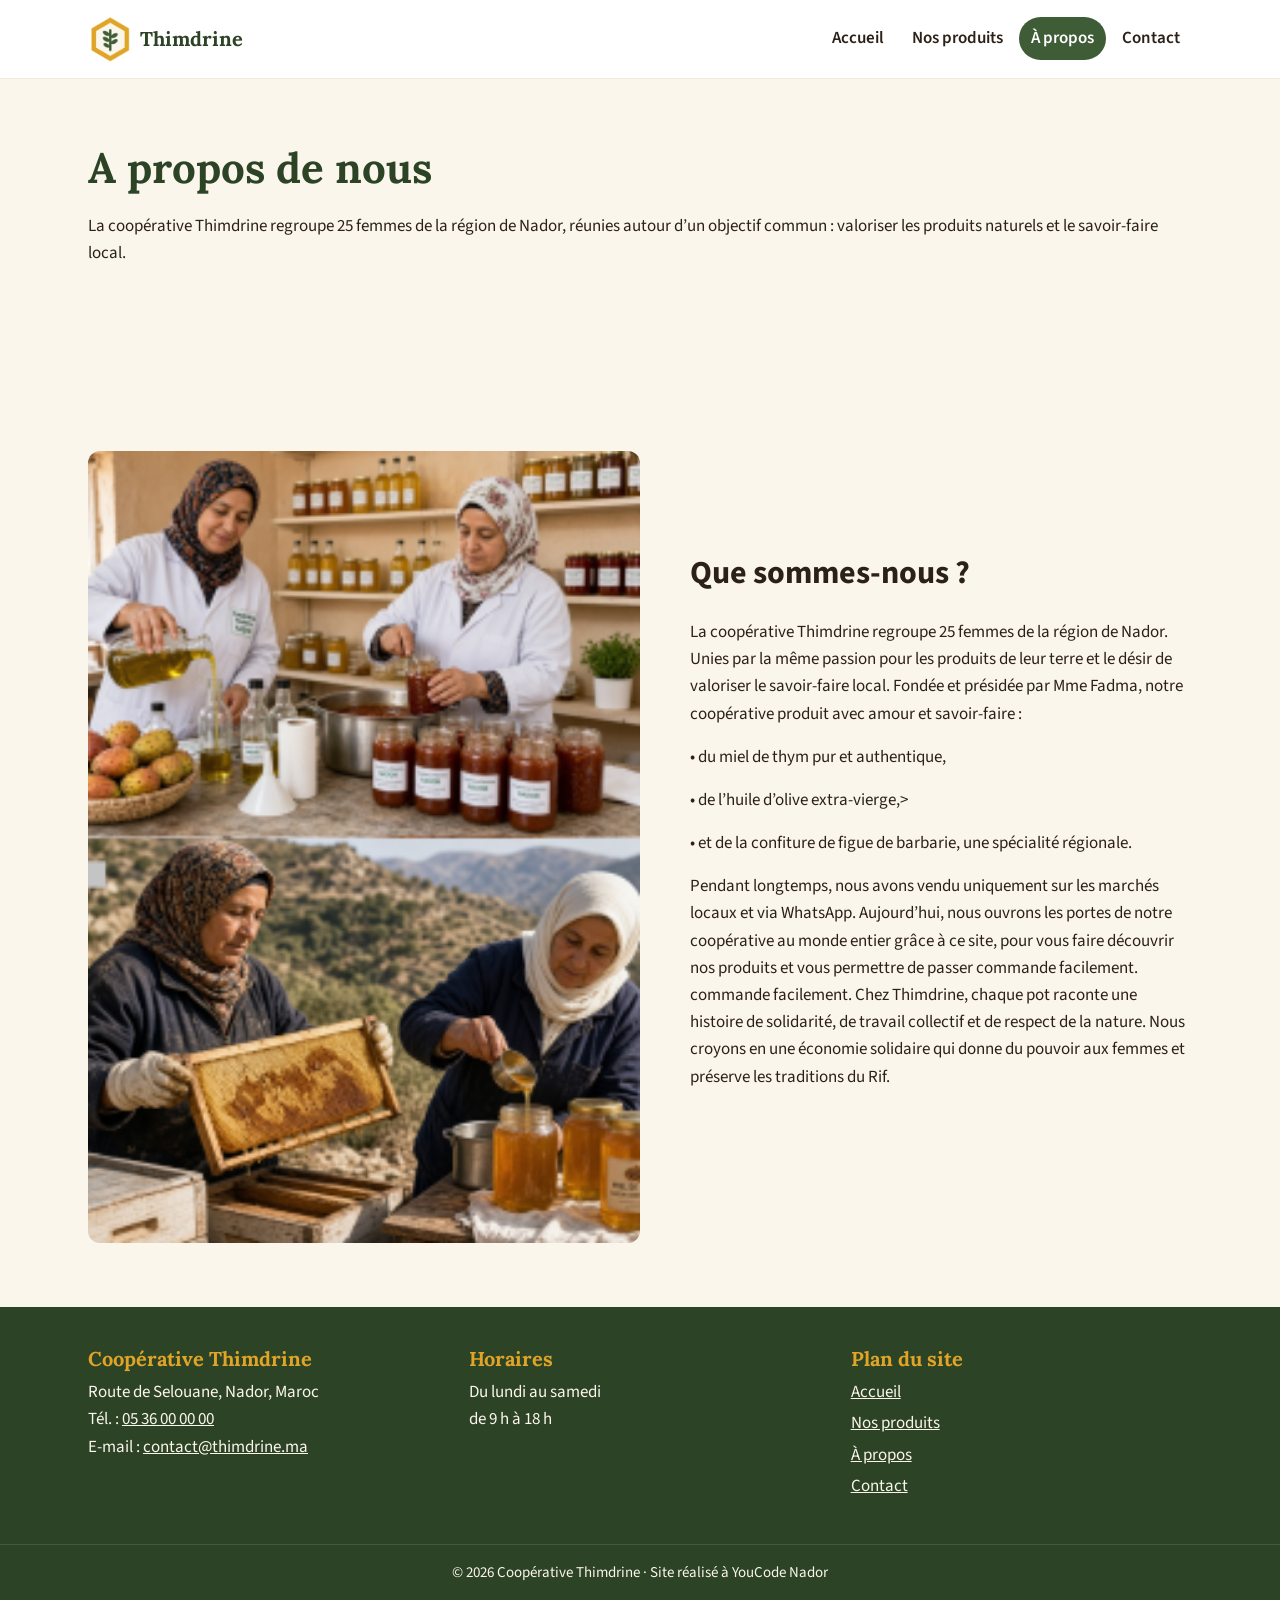
==== a propos.html @ 8c8e7328 "modefication de index produit contact" ====
<!DOCTYPE html>
<html lang="fr">
<head>
  <meta charset="UTF-8">
  <meta name="viewport" content="width=device-width, initial-scale=1">
  <meta name="description" content="Thimdrine, coopérative de 25 femmes de Nador : miel de thym, huile d'olive et confiture de figue de barbarie du Rif.">
  <title>Accueil | Thimdrine</title>
  <link rel="icon" href="images/logo.PNG">
  <link rel="stylesheet" href="https://fonts.googleapis.com/css2?family=Lora:wght@700&amp;family=Source+Sans+3:wght@400;600;700&amp;display=swap">
  <link rel="stylesheet" href="style.css">
</head>
<body>

  <!-- En-tête : le même sur toutes les pages -->
  <header class="entete">
    <div class="conteneur entete-contenu">
      <a class="logo" href="index.html">
        <img src="images/logo.PNG" alt="">
        Thimdrine
      </a>
      <nav class="menu">
        <a  href="index.html">Accueil</a>
        <a href="produits.html">Nos produits</a>
        <a class="actif" href="a propos.html">À propos</a>
        <a href="contact.html">Contact</a>
      </nav>
    </div>
  </header>
    <!-- Bandeau d'accroche -->
    <section class="hero">
      <div class="conteneur hero-contenu">
        <div class="hero-texte">
          <h1>A propos de nous</h1>
          <p>La coopérative Thimdrine regroupe 25 femmes de la région de Nador, réunies autour d’un objectif commun : valoriser les produits naturels et le savoir-faire local.</p>
    </section>
    </main>
    <section class="hero">
  <div class="conteneur hero-contenu">

    <img class="hero-image" src="images/img a propos.PNG" alt="Coopérative Thimdrine">

    <div class="hero-texte">
      <p class="text">Que sommes-nous ?</p>

      <p>La coopérative Thimdrine regroupe 25 femmes de la région de Nador.

      Unies par la même passion pour les produits de leur terre et le désir de valoriser le savoir-faire local.

      Fondée et présidée par Mme Fadma, notre coopérative produit
      avec amour et savoir-faire :
      <p>• du miel de thym pur et authentique,</p>
      <p>• de l’huile d’olive extra-vierge,></p>
      <p>• et de la confiture de figue de barbarie, une spécialité régionale.</p>
      Pendant longtemps, nous avons vendu uniquement sur les marchés locaux et via WhatsApp. Aujourd’hui, nous ouvrons les 
      portes de notre coopérative au monde entier grâce à ce site, pour vous faire découvrir nos produits et vous permettre de passer commande facilement.
      commande facilement.
      Chez Thimdrine, chaque pot raconte une histoire de solidarité, de travail
       collectif et de respect de la nature. Nous croyons en une économie solidaire qui donne
        du pouvoir aux femmes et préserve les traditions du Rif.



    </p>
    </div>

  </div>
</section>
<footer class="pied">
    <div class="conteneur pied-colonnes">
      <div>
        <h2>Coopérative Thimdrine</h2>
        <address>
          Route de Selouane, Nador, Maroc<br>
          Tél. : <a href="tel:+212536000000">05 36 00 00 00</a><br>
          E-mail : <a href="mailto:contact@thimdrine.ma">contact@thimdrine.ma</a>
        </address>
      </div>
      <div>
        <h2>Horaires</h2>
        <p>Du lundi au samedi<br>de 9 h à 18 h</p>
      </div>
      <div>
        <h2>Plan du site</h2>
        <ul>
          <li><a href="index.html">Accueil</a></li>
          <li><a href="produits.html">Nos produits</a></li>
          <li><a href="a propos.html">À propos</a></li>
          <li><a href="contact.html">Contact</a></li>
        </ul>
      </div>
    </div>
    <p class="copyright">© 2026 Coopérative Thimdrine · Site réalisé à YouCode Nador</p>
  </footer>

</body>
</html>
---- style.css ----
/* ===================================
   Thimdrine — feuille de style
   =================================== */

/* Couleurs et polices de la charte */
:root {
  --couleur-thym: #3E5C35;
  --couleur-thym-fonce: #2C4326;
  --couleur-miel: #E0A526;
  --couleur-figue: #8A2846;
  --couleur-lin: #FBF6EC;
  --couleur-sable: #F3EAD7;
  --couleur-terre: #2B2118;
  --couleur-terre-douce: #5C4F42;
  --couleur-blanc: #FFFFFF;

  --police-titre: 'Lora', Georgia, serif;
  --police-texte: 'Source Sans 3', Arial, sans-serif;
}


/* ----- Base ----- */

* {
  box-sizing: border-box;
}

body {
  margin: 0;
  font-family: var(--police-texte);
  font-size: 17px;
  line-height: 1.6;
  color: var(--couleur-terre);
  background-color: var(--couleur-lin);
}

h1,
h2,
h3 {
  margin: 0 0 16px;
  font-family: var(--police-titre);
  line-height: 1.2;
  color: var(--couleur-thym-fonce);
}

h1 {
  font-size: 34px;
}

h2 {
  font-size: 28px;
}

h3 {
  margin-bottom: 8px;
  font-size: 20px;
}

p {
  margin: 0 0 16px;
}

a {
  color: var(--couleur-thym);
}

img {
  display: block;
  max-width: 100%;
  height: auto;
}

.conteneur {
  max-width: 1152px;
  margin: 0 auto;
  padding-left: 16px;
  padding-right: 16px;
}

.section {
  padding: 64px 0;
}

.section-sable {
  background-color: var(--couleur-sable);
}

.intro {
  margin-bottom: 40px;
  color: var(--couleur-terre-douce);
}

.lien {
  display: block;
  width: fit-content;
  margin: 0;
  text-decoration: none;
  font-weight: 600;
}


/* ----- En-tête ----- */

.entete {
  background-color: var(--couleur-blanc);
  border-bottom: 1px solid var(--couleur-sable);
}

.entete-contenu {
  display: flex;
  flex-wrap: wrap;
  justify-content: space-between;
  align-items: center;
  gap: 8px;
  padding-top: 16px;
  padding-bottom: 16px;
}

.logo {
  display: flex;
  align-items: center;
  gap: 8px;
  font-family: var(--police-titre);
  font-size: 20px;
  font-weight: 700;
  color: var(--couleur-thym-fonce);
  text-decoration: none;
}

.logo img {
  width: 44px;
}

.menu {
  display: flex;
  flex-wrap: wrap;
  gap: 4px;
}

.menu a {
  padding: 8px;
  border-radius: 30px;
  font-size: 15px;
  font-weight: 600;
  color: var(--couleur-terre);
  text-decoration: none;
}

.menu a:hover {
  background-color: var(--couleur-sable);
}

/* Le lien de la page où l'on se trouve */
.menu a.actif {
  background-color: var(--couleur-thym);
  color: var(--couleur-blanc);
}


/* ----- Boutons ----- */

.bouton {
  display: inline-block;
  padding: 12px 24px;
  border: 2px solid var(--couleur-thym);
  border-radius: 30px;
  background-color: var(--couleur-thym);
  color: var(--couleur-blanc);
  font-weight: 600;
  text-decoration: none;
}

.bouton:hover {
  background-color: var(--couleur-thym-fonce);
}

.bouton-contour {
  background-color: transparent;
  color: var(--couleur-thym);
}

.bouton-contour:hover {
  background-color: var(--couleur-sable);
}

.bouton-miel {
  border-color: var(--couleur-miel);
  background-color: var(--couleur-miel);
  color: var(--couleur-terre);
}

.bouton-miel:hover {
  background-color: var(--couleur-lin);
}


/* ----- Bandeau d'accroche ----- */
/* ===== HERO ===== */
 .hero 
 { padding: 70px 0; 
}
 .conteneur{
   width: 90%; max-width: 1200px; margin: 0 auto; 
  } 
 .hero-contenu { 
  display: flex; align-items: center; justify-content: space-between; gap: 50px; 
} 
.hero-texte {
   flex: 1; 
} 
.surtitre {
   margin-bottom: 15px; font-size: 16px; font-weight: 600; 
  }
   .hero h1 { 
    margin: 0 0 20px; font-family: "Lora", serif; font-size: 42px; line-height: 1.2;
   } 
   .accroche { margin-bottom: 30px; font-size: 18px; line-height: 1.6; 
  }
  .hero-image {
     width: 50%; max-width: 600px; height: auto; border-radius: 12px; object-fit: cover;
     }

.boutons {
  display: flex;
  flex-wrap: wrap;
  gap: 16px;
}

.hero-image {
  margin-top: 40px;
}


/* ----- Présentation ----- */

.presentation {
  max-width: 768px;
}


/* ----- Cartes produits ----- */

.cartes {
  display: flex;
  flex-wrap: wrap;
  gap: 24px;
  margin-bottom: 25px;
}

.carte {
  width: calc((100% - 48px)/3);
  overflow: hidden;
  border-radius: 12px;
  background-color: var(--couleur-blanc);
  box-shadow: 0 4px 16px rgba(0, 0, 0, 0.08);
  box-sizing: border-box;
}

.carte img {
  display: block;
  width: 100%;
  height: 220px;
  object-fit: cover;
}

.carte-texte {
  min-height: 220px;
   height: 240px;
  padding: 20px;
  text-align: center;
  box-sizing: border-box;

  display: flex;
  flex-direction: column;
}


.prix {
  margin-top:auto;
  margin-bottom: 0;
  font-size: 20px;
  font-weight: 700;
  color: var(--couleur-figue);
}

.prix span {
  font-size: 15px;
  font-weight: 400;
  color: var(--couleur-terre-douce);
}
.carte .bouton{
  display: block;
  width: fit-content;
  margin: 0 auto 20px;
}
/* ----- Appel à l'action ----- */

.appel {
  padding: 64px 0;
  background-color: var(--couleur-thym);
  color: var(--couleur-blanc);
  text-align: center;
}

.appel h2 {
  color: var(--couleur-blanc);
}

.appel p {
  max-width: 576px;
  margin: 0 auto 24px;
}


/* ----- Pied de page ----- */

.pied {
  padding-top: 40px;
  background-color: var(--couleur-thym-fonce);
  color: var(--couleur-lin);
}

.pied-colonnes {
  display: flex;
  flex-wrap: wrap;
  gap: 40px;
}

.pied-colonnes div {
  flex: 1;
  min-width: 220px;
}

.pied h2 {
  margin-bottom: 8px;
  font-size: 20px;
  color: var(--couleur-miel);
}

.pied a {
  color: var(--couleur-lin);
}

.pied-colonnes p,
.pied address {
  margin: 0;
  font-style: normal;
}

.pied ul {
  margin: 0;
  padding: 0;
  list-style: none;
}

.pied li {
  margin-bottom: 4px;
}

.copyright {
  margin: 40px 0 0;
  padding: 16px;
  border-top: 1px solid var(--couleur-thym);
  font-size: 15px;
  text-align: center;
}


/* ----- Ordinateur : à partir de 1024 px de large ----- */

@media (min-width: 1024px) {
  h1 {
    font-size: 52px;
  }

  h2 {
    font-size: 32px;
  }

  .conteneur {
    padding-left: 24px;
    padding-right: 24px;
  }

  .menu a {
    padding: 8px 12px;
    font-size: 17px;
  }

  .hero {
    padding: 64px 0;
  }
.hero-contenu {
  display: flex;
  align-items: center;
  gap: 50px;
  
}

.hero-texte {
width: 50%;
}

.hero-image {
   width: 50%;
  max-width: 600px;
  height: auto;
  object-fit: cover;
}
.text {
   font-size: 32px;
  font-weight: bold;
  margin-bottom: 20px;
}
}
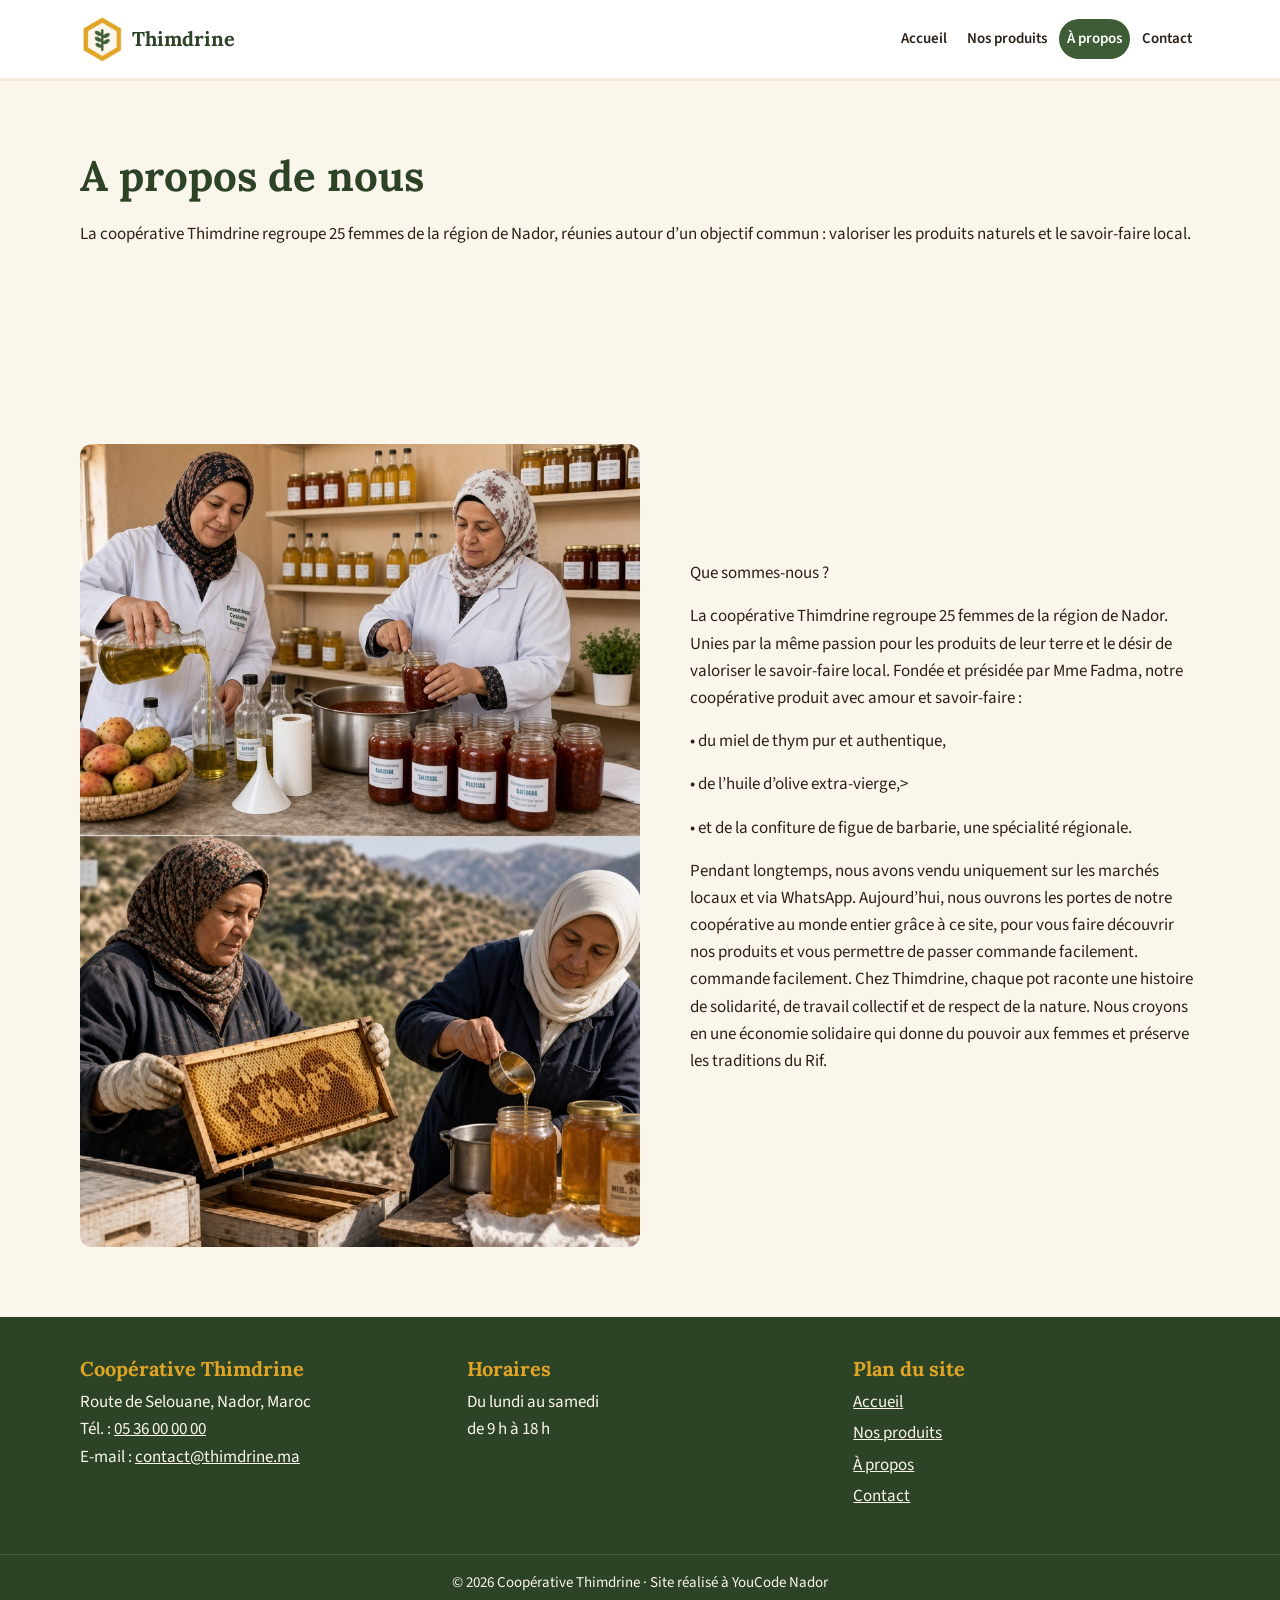
==== commit daf0ec2f: "vertion mobil" ====
--- a/a propos.html
+++ b/a propos.html
@@ -37,7 +37,7 @@
     <section class="hero">
   <div class="conteneur hero-contenu">
 
-    <img class="hero-image" src="images/img a propos.PNG" alt="Coopérative Thimdrine">
+    <img class="hero-image" src="images/img a propos.jpg" alt="Coopérative Thimdrine">
 
     <div class="hero-texte">
       <p class="text">Que sommes-nous ?</p>
--- a/style.css
+++ b/style.css
@@ -4,20 +4,19 @@
 
 /* Couleurs et polices de la charte */
 :root {
-  --couleur-thym: #3E5C35;
-  --couleur-thym-fonce: #2C4326;
-  --couleur-miel: #E0A526;
-  --couleur-figue: #8A2846;
-  --couleur-lin: #FBF6EC;
-  --couleur-sable: #F3EAD7;
-  --couleur-terre: #2B2118;
-  --couleur-terre-douce: #5C4F42;
-  --couleur-blanc: #FFFFFF;
-
-  --police-titre: 'Lora', Georgia, serif;
-  --police-texte: 'Source Sans 3', Arial, sans-serif;
-}
-
+  --couleur-thym: #3e5c35;
+  --couleur-thym-fonce: #2c4326;
+  --couleur-miel: #e0a526;
+  --couleur-figue: #8a2846;
+  --couleur-lin: #fbf6ec;
+  --couleur-sable: #f3ead7;
+  --couleur-terre: #2b2118;
+  --couleur-terre-douce: #5c4f42;
+  --couleur-blanc: #ffffff;
+
+  --police-titre: "Lora", Georgia, serif;
+  --police-texte: "Source Sans 3", Arial, sans-serif;
+}
 
 /* ----- Base ----- */
 
@@ -98,12 +97,11 @@
   font-weight: 600;
 }
 
-
 /* ----- En-tête ----- */
 
 .entete {
   background-color: var(--couleur-blanc);
-  border-bottom: 1px solid var(--couleur-sable);
+  border-bottom:  solid var(--couleur-sable);
 }
 
 .entete-contenu {
@@ -155,7 +153,6 @@
   background-color: var(--couleur-thym);
   color: var(--couleur-blanc);
 }
-
 
 /* ----- Boutons ----- */
 
@@ -193,32 +190,49 @@
   background-color: var(--couleur-lin);
 }
 
-
 /* ----- Bandeau d'accroche ----- */
 /* ===== HERO ===== */
- .hero 
- { padding: 70px 0; 
-}
- .conteneur{
-   width: 90%; max-width: 1200px; margin: 0 auto; 
-  } 
- .hero-contenu { 
-  display: flex; align-items: center; justify-content: space-between; gap: 50px; 
-} 
+.hero {
+  padding: 70px 0;
+}
+.conteneur {
+  width: 90%;
+  max-width: 1200px;
+  margin: 0 auto;
+}
+.hero-contenu {
+  display: flex;
+  align-items: center;
+  justify-content: space-between;
+  gap: 50px;
+}
 .hero-texte {
-   flex: 1; 
-} 
+  flex: 1;
+}
 .surtitre {
-   margin-bottom: 15px; font-size: 16px; font-weight: 600; 
-  }
-   .hero h1 { 
-    margin: 0 0 20px; font-family: "Lora", serif; font-size: 42px; line-height: 1.2;
-   } 
-   .accroche { margin-bottom: 30px; font-size: 18px; line-height: 1.6; 
-  }
-  .hero-image {
-     width: 50%; max-width: 600px; height: auto; border-radius: 12px; object-fit: cover;
-     }
+  margin-bottom: 15px;
+  font-size: 16px;
+  font-weight: 600;
+  
+}
+.hero h1 {
+  margin: 0 0 20px;
+  font-family: "Lora", serif;
+  font-size: 42px;
+  line-height: 1.2;
+}
+.accroche {
+  margin-bottom: 30px;
+  font-size: 18px;
+  line-height: 1.6;
+}
+.hero-image {
+  width: 50%;
+  max-width: 600px;
+  height: auto;
+  border-radius: 12px;
+  object-fit: cover;
+}
 
 .boutons {
   display: flex;
@@ -230,17 +244,16 @@
   margin-top: 40px;
 }
 
-
 /* ----- Présentation ----- */
 
 .presentation {
   max-width: 768px;
 }
 
-
 /* ----- Cartes produits ----- */
 
 .cartes {
+
   display: flex;
   flex-wrap: wrap;
   gap: 24px;
@@ -248,7 +261,7 @@
 }
 
 .carte {
-  width: calc((100% - 48px)/3);
+  width: calc((100% - 48px) / 3);
   overflow: hidden;
   border-radius: 12px;
   background-color: var(--couleur-blanc);
@@ -265,7 +278,7 @@
 
 .carte-texte {
   min-height: 220px;
-   height: 240px;
+  height: 240px;
   padding: 20px;
   text-align: center;
   box-sizing: border-box;
@@ -274,9 +287,8 @@
   flex-direction: column;
 }
 
-
 .prix {
-  margin-top:auto;
+  margin-top: auto;
   margin-bottom: 0;
   font-size: 20px;
   font-weight: 700;
@@ -288,7 +300,7 @@
   font-weight: 400;
   color: var(--couleur-terre-douce);
 }
-.carte .bouton{
+.carte .bouton {
   display: block;
   width: fit-content;
   margin: 0 auto 20px;
@@ -310,7 +322,6 @@
   max-width: 576px;
   margin: 0 auto 24px;
 }
-
 
 /* ----- Pied de page ----- */
 
@@ -364,52 +375,178 @@
   font-size: 15px;
   text-align: center;
 }
-
-
-/* ----- Ordinateur : à partir de 1024 px de large ----- */
-
-@media (min-width: 1024px) {
-  h1 {
-    font-size: 52px;
-  }
-
-  h2 {
-    font-size: 32px;
-  }
-
-  .conteneur {
-    padding-left: 24px;
-    padding-right: 24px;
-  }
-
-  .menu a {
-    padding: 8px 12px;
-    font-size: 17px;
-  }
-
-  .hero {
-    padding: 64px 0;
-  }
+/*-------contact form1 ---*/
+.contact-text{
+  display: flex;
+  flex-direction: column;
+  padding: 9%;
+}
+.form1 {
+  display: flex;
+  flex-direction: column;
+}
+.form-input {
+  border: 0;
+  width: 400px;
+  height: 40px;
+  border-radius: 10px;
+}
+.informations {
+  display: flex;
+  flex-direction: column;
+ text-align: left;
+  gap:10%;
+  padding-left: 14px;
+  background-color: white;
+  width: 400px;
+   margin-bottom:3opx;
+
+}
+.message {
+  display: flex;
+  justify-content: start;
+  width: 700px;
+  height: 50px;
+  margin-left: 60px;
+  border: 0;
+  border-radius: 10px;
+  margin-bottom: 50px;
+}
+.label-message {
+  margin-left: 60px;
+}
+.btn-message{
+   display: flex;
+   border-radius: 10px;
+   margin-top: 24px;
+  
+  border: 10px solid var(--couleur-thym);
+  background-color: var(--couleur-thym);
+  color: var(--couleur-blanc);
+  text-decoration: none;
+}
+
+
+.contener {
+  display: flex;
+  flex-direction: row;
+  align-items: center;
+  justify-content: space-evenly;
+
+  padding-bottom:30px;
+}
+
+  
+
+.bouton{
+  display: flex;
+
+}
+
+
+/*  vertion mobile------------------------------------------------------------------
+@media (max-width: 600px){
+   ===== VERSION MOBILE : HERO ===== */
+
+@media (max-width: 768px) {
+
+.hero {
+padding: 30px 0;
+}
+
 .hero-contenu {
-  display: flex;
+display: flex;
+flex-direction: column;
+align-items: stretch;
+gap: 20px;
+}
+
+.hero-texte {
+width: 100%;
+}
+
+.hero-texte p:first-child {
+font-size: 13px;
+margin-bottom: 10px;
+}
+
+.hero h1 {
+font-size: 28px;
+line-height: 1.3;
+margin-bottom: 16px;
+}
+
+.accroche {
+font-size: 15px;
+line-height: 1.6;
+margin-bottom: 20px;
+}
+
+.boutons {
+display: flex;
+flex-direction: column;
+gap: 10px;
+}
+
+.boutons .bouton {
+width: 100%;
+text-align: center;
+padding: 12px 10px;
+}
+
+.hero-image {
+width: 100%;
+max-width: 100%;
+height: auto;
+margin-top: 0;
+border-radius: 12px;
+}
+.cartes{
+display: flex;
+flex-direction: column;
+align-items: stretch;
+gap: 20px;
+width: 1000px;
+}
+.contener {
+  display: flex;
+  flex-direction: column;
   align-items: center;
-  gap: 50px;
+  justify-content: space-evenly;
+  margin: 10px;
+}
+.informations{
+  display: flex;
+  flex-direction: column;
+  align-items: start;
+  margin-top: 10px;
+}
+.message {
+  display: flex;
+  justify-content: center;
+  width: 300px;
+  height: 50px;
+ 
+  border: 0;
+  border-radius: 10px;
+  margin-bottom: 50px;
+}
+.label-message {
+  margin-left: 60px;
+}
+
+}
+.informations .contener {
+  display: flex;
+  flex-direction: column;
+ text-align: left;
+  gap:10%;
+  padding-left: 14px;
+  background-color: white;
+  width: 100px;
+   margin-bottom:60px;
+    margin: 10px;
+
+}
+
   
-}
-
-.hero-texte {
-width: 50%;
-}
-
-.hero-image {
-   width: 50%;
-  max-width: 600px;
-  height: auto;
-  object-fit: cover;
-}
-.text {
-   font-size: 32px;
-  font-weight: bold;
-  margin-bottom: 20px;
-}
-}
